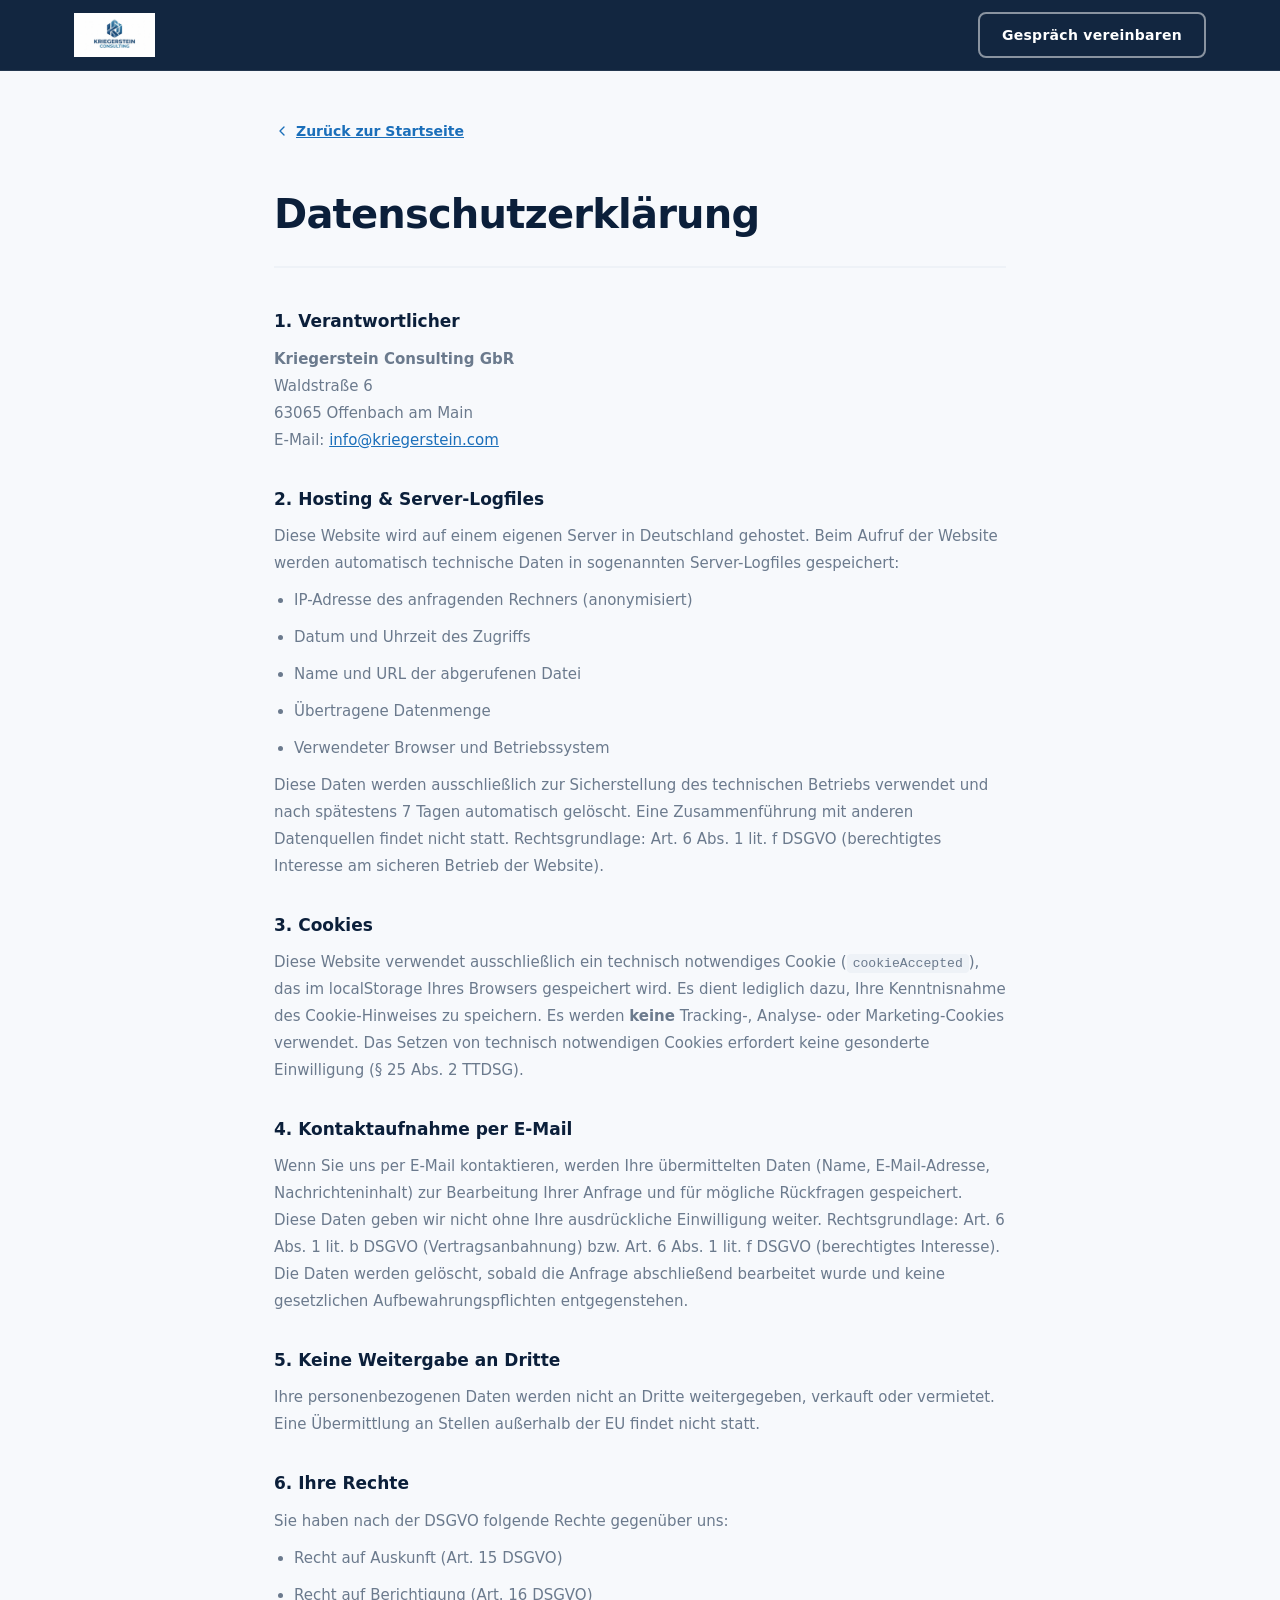
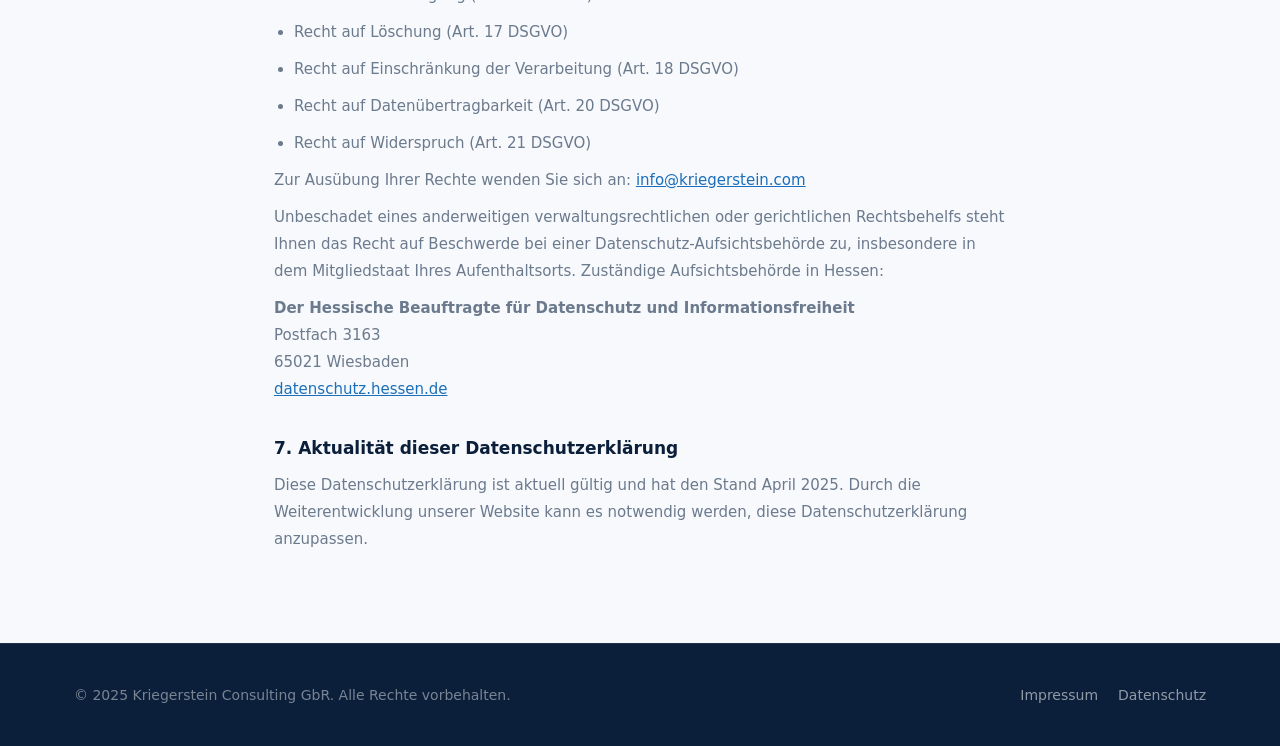
==== datenschutz.html @ e64308de "Fix logo, add separate legal pages, improve CSS - Fix logo: use mix-blend-mode:screen instead of inv" ====
<!DOCTYPE html>
<html lang="de">
<head>
  <meta charset="UTF-8" />
  <meta name="viewport" content="width=device-width, initial-scale=1.0" />
  <title>Datenschutzerklärung – Kriegerstein Consulting</title>
  <link rel="stylesheet" href="styles.css" />
</head>
<body class="legal-page">

  <nav class="nav nav-scrolled" id="nav">
    <div class="nav-inner">
      <a href="/" class="nav-logo">
        <img src="logo.png" alt="Kriegerstein Consulting" height="44" class="logo-invert" />
      </a>
      <a href="/#kontakt" class="btn btn-outline-light nav-cta">Gespräch vereinbaren</a>
    </div>
  </nav>

  <main class="legal-main">
    <div class="container">
      <a href="/" class="back-link">
        <svg xmlns="http://www.w3.org/2000/svg" viewBox="0 0 24 24" fill="none" stroke="currentColor" stroke-width="2" stroke-linecap="round" stroke-linejoin="round"><polyline points="15 18 9 12 15 6"/></svg>
        Zurück zur Startseite
      </a>

      <h1>Datenschutzerklärung</h1>

      <h2>1. Verantwortlicher</h2>
      <p>
        <strong>Kriegerstein Consulting GbR</strong><br />
        Waldstraße 6<br />
        63065 Offenbach am Main<br />
        E-Mail: <a href="mailto:info@kriegerstein.com">info@kriegerstein.com</a>
      </p>

      <h2>2. Hosting &amp; Server-Logfiles</h2>
      <p>
        Diese Website wird auf einem eigenen Server in Deutschland gehostet. Beim Aufruf der
        Website werden automatisch technische Daten in sogenannten Server-Logfiles gespeichert:
      </p>
      <ul>
        <li>IP-Adresse des anfragenden Rechners (anonymisiert)</li>
        <li>Datum und Uhrzeit des Zugriffs</li>
        <li>Name und URL der abgerufenen Datei</li>
        <li>Übertragene Datenmenge</li>
        <li>Verwendeter Browser und Betriebssystem</li>
      </ul>
      <p>
        Diese Daten werden ausschließlich zur Sicherstellung des technischen Betriebs verwendet
        und nach spätestens 7 Tagen automatisch gelöscht. Eine Zusammenführung mit anderen
        Datenquellen findet nicht statt. Rechtsgrundlage: Art. 6 Abs. 1 lit. f DSGVO
        (berechtigtes Interesse am sicheren Betrieb der Website).
      </p>

      <h2>3. Cookies</h2>
      <p>
        Diese Website verwendet ausschließlich ein technisch notwendiges Cookie
        (<code>cookieAccepted</code>), das im localStorage Ihres Browsers gespeichert wird.
        Es dient lediglich dazu, Ihre Kenntnisnahme des Cookie-Hinweises zu speichern.
        Es werden <strong>keine</strong> Tracking-, Analyse- oder Marketing-Cookies verwendet.
        Das Setzen von technisch notwendigen Cookies erfordert keine gesonderte Einwilligung
        (§ 25 Abs. 2 TTDSG).
      </p>

      <h2>4. Kontaktaufnahme per E-Mail</h2>
      <p>
        Wenn Sie uns per E-Mail kontaktieren, werden Ihre übermittelten Daten (Name, E-Mail-Adresse,
        Nachrichteninhalt) zur Bearbeitung Ihrer Anfrage und für mögliche Rückfragen gespeichert.
        Diese Daten geben wir nicht ohne Ihre ausdrückliche Einwilligung weiter.
        Rechtsgrundlage: Art. 6 Abs. 1 lit. b DSGVO (Vertragsanbahnung) bzw.
        Art. 6 Abs. 1 lit. f DSGVO (berechtigtes Interesse). Die Daten werden gelöscht,
        sobald die Anfrage abschließend bearbeitet wurde und keine gesetzlichen
        Aufbewahrungspflichten entgegenstehen.
      </p>

      <h2>5. Keine Weitergabe an Dritte</h2>
      <p>
        Ihre personenbezogenen Daten werden nicht an Dritte weitergegeben, verkauft oder
        vermietet. Eine Übermittlung an Stellen außerhalb der EU findet nicht statt.
      </p>

      <h2>6. Ihre Rechte</h2>
      <p>Sie haben nach der DSGVO folgende Rechte gegenüber uns:</p>
      <ul>
        <li>Recht auf Auskunft (Art. 15 DSGVO)</li>
        <li>Recht auf Berichtigung (Art. 16 DSGVO)</li>
        <li>Recht auf Löschung (Art. 17 DSGVO)</li>
        <li>Recht auf Einschränkung der Verarbeitung (Art. 18 DSGVO)</li>
        <li>Recht auf Datenübertragbarkeit (Art. 20 DSGVO)</li>
        <li>Recht auf Widerspruch (Art. 21 DSGVO)</li>
      </ul>
      <p>
        Zur Ausübung Ihrer Rechte wenden Sie sich an:
        <a href="mailto:info@kriegerstein.com">info@kriegerstein.com</a>
      </p>
      <p>
        Unbeschadet eines anderweitigen verwaltungsrechtlichen oder gerichtlichen Rechtsbehelfs
        steht Ihnen das Recht auf Beschwerde bei einer Datenschutz-Aufsichtsbehörde zu,
        insbesondere in dem Mitgliedstaat Ihres Aufenthaltsorts. Zuständige Aufsichtsbehörde
        in Hessen:
      </p>
      <p>
        <strong>Der Hessische Beauftragte für Datenschutz und Informationsfreiheit</strong><br />
        Postfach 3163<br />
        65021 Wiesbaden<br />
        <a href="https://datenschutz.hessen.de" target="_blank" rel="noopener">datenschutz.hessen.de</a>
      </p>

      <h2>7. Aktualität dieser Datenschutzerklärung</h2>
      <p>
        Diese Datenschutzerklärung ist aktuell gültig und hat den Stand April 2025.
        Durch die Weiterentwicklung unserer Website kann es notwendig werden, diese
        Datenschutzerklärung anzupassen.
      </p>
    </div>
  </main>

  <footer class="footer footer-simple">
    <div class="container footer-inner">
      <p class="footer-copy">© 2025 Kriegerstein Consulting GbR. Alle Rechte vorbehalten.</p>
      <div class="footer-links">
        <a href="/impressum.html">Impressum</a>
        <a href="/datenschutz.html">Datenschutz</a>
      </div>
    </div>
  </footer>

</body>
</html>
---- styles.css ----
/* ============================================================
   KRIEGERSTEIN CONSULTING – Main Stylesheet
   Colors: Navy #0B1F3A | Blue #1B6FBA | Accent #3D9BE9
   ============================================================ */

*, *::before, *::after {
  box-sizing: border-box;
  margin: 0;
  padding: 0;
}

:root {
  --navy:      #0B1F3A;
  --navy-mid:  #0F2D55;
  --blue:      #1B6FBA;
  --blue-mid:  #2980C9;
  --accent:    #3D9BE9;
  --white:     #FFFFFF;
  --gray-50:   #F7F9FC;
  --gray-100:  #EEF2F7;
  --gray-300:  #C4CDD9;
  --gray-500:  #6B7A8D;
  --gray-700:  #3A4557;
  --text:      #1A2535;
  --radius:    8px;
  --radius-lg: 16px;
  --shadow:    0 4px 24px rgba(11,31,58,0.10);
  --shadow-lg: 0 12px 48px rgba(11,31,58,0.18);
  --transition: 0.25s ease;
  --max-width: 1180px;
}

html {
  scroll-behavior: smooth;
  font-size: 16px;
}

body {
  font-family: system-ui, -apple-system, 'Segoe UI', Helvetica, Arial, sans-serif;
  color: var(--text);
  background: var(--white);
  line-height: 1.6;
  -webkit-font-smoothing: antialiased;
}

/* ---- UTILITIES ---- */
.container {
  max-width: var(--max-width);
  margin: 0 auto;
  padding: 0 24px;
}

.btn {
  display: inline-flex;
  align-items: center;
  justify-content: center;
  gap: 8px;
  padding: 14px 28px;
  border-radius: var(--radius);
  font-family: inherit;
  font-size: 0.9375rem;
  font-weight: 600;
  letter-spacing: 0.02em;
  text-decoration: none;
  cursor: pointer;
  border: 2px solid transparent;
  transition: all var(--transition);
  white-space: nowrap;
}

.btn-primary {
  background: var(--blue);
  color: var(--white);
  border-color: var(--blue);
}
.btn-primary:hover {
  background: var(--blue-mid);
  border-color: var(--blue-mid);
  transform: translateY(-1px);
  box-shadow: 0 6px 20px rgba(27,111,186,0.35);
}

.btn-ghost {
  background: transparent;
  color: var(--white);
  border-color: rgba(255,255,255,0.45);
}
.btn-ghost:hover {
  background: rgba(255,255,255,0.1);
  border-color: rgba(255,255,255,0.8);
}

.btn-outline-light {
  background: transparent;
  color: var(--white);
  border-color: rgba(255,255,255,0.5);
  padding: 10px 22px;
  font-size: 0.875rem;
}
.btn-outline-light:hover {
  background: rgba(255,255,255,0.12);
  border-color: var(--white);
}

.btn-full { width: 100%; }

/* ---- LOGO on dark backgrounds ---- */
/* mix-blend-mode:screen makes white transparent, blue colors stay */
.logo-invert {
  mix-blend-mode: screen;
}

/* ---- NAV ---- */
.nav {
  position: fixed;
  top: 0;
  left: 0;
  right: 0;
  z-index: 100;
  padding: 16px 0;
  background: rgba(11,31,58,0.85);
  backdrop-filter: blur(12px);
  -webkit-backdrop-filter: blur(12px);
  border-bottom: 1px solid rgba(255,255,255,0.08);
  transition: background var(--transition), padding var(--transition);
}
.nav.nav-scrolled {
  background: rgba(11,31,58,0.97);
  padding: 12px 0;
}

.nav-inner {
  max-width: var(--max-width);
  margin: 0 auto;
  padding: 0 24px;
  display: flex;
  align-items: center;
  justify-content: space-between;
}

.nav-logo img {
  display: block;
}

.nav-logo:focus-visible {
  outline: 2px solid var(--accent);
  outline-offset: 4px;
  border-radius: 4px;
}

/* ---- HERO ---- */
.hero {
  position: relative;
  min-height: 100vh;
  display: flex;
  align-items: center;
  background: url('hero-bg.png') center center / cover no-repeat;
  overflow: hidden;
}

/* Dark overlay so text stays readable */
.hero::before {
  content: '';
  position: absolute;
  inset: 0;
  background: linear-gradient(
    135deg,
    rgba(11,31,58,0.72) 0%,
    rgba(11,31,58,0.55) 50%,
    rgba(11,31,58,0.65) 100%
  );
  pointer-events: none;
}

.hero::after { display: none; }

.hero-overlay {
  position: absolute;
  inset: 0;
  background: linear-gradient(to bottom, transparent 60%, rgba(11,31,58,0.6) 100%);
  pointer-events: none;
}

.hero-content {
  position: relative;
  z-index: 2;
  padding-top: 100px;
  padding-bottom: 80px;
  max-width: 760px;
}

.hero-eyebrow {
  display: inline-flex;
  align-items: center;
  gap: 8px;
  font-size: 0.8125rem;
  font-weight: 600;
  letter-spacing: 0.12em;
  text-transform: uppercase;
  color: var(--accent);
  margin-bottom: 20px;
}
.hero-eyebrow::before {
  content: '';
  display: block;
  width: 28px;
  height: 2px;
  background: var(--accent);
  border-radius: 2px;
}

.hero-headline {
  font-size: clamp(2.25rem, 5vw, 3.75rem);
  font-weight: 800;
  line-height: 1.15;
  color: var(--white);
  margin-bottom: 24px;
  letter-spacing: -0.02em;
}

.hero-sub {
  font-size: clamp(1rem, 2vw, 1.25rem);
  color: rgba(255,255,255,0.72);
  font-weight: 400;
  margin-bottom: 40px;
  max-width: 540px;
}

.hero-actions {
  display: flex;
  gap: 16px;
  flex-wrap: wrap;
}

.hero-scroll-hint {
  position: absolute;
  bottom: 32px;
  left: 50%;
  transform: translateX(-50%);
  z-index: 2;
}
.hero-scroll-hint span {
  display: block;
  width: 20px;
  height: 32px;
  border: 2px solid rgba(255,255,255,0.3);
  border-radius: 10px;
  position: relative;
}
.hero-scroll-hint span::after {
  content: '';
  position: absolute;
  top: 5px;
  left: 50%;
  transform: translateX(-50%);
  width: 4px;
  height: 8px;
  background: rgba(255,255,255,0.5);
  border-radius: 2px;
  animation: scroll-bounce 2s ease-in-out infinite;
}
@keyframes scroll-bounce {
  0%, 100% { transform: translateX(-50%) translateY(0); opacity: 1; }
  60% { transform: translateX(-50%) translateY(8px); opacity: 0.3; }
}

/* ---- COMING SOON ---- */
.coming-soon {
  background: linear-gradient(90deg, var(--navy-mid), #0F3A6B);
  border-top: 1px solid rgba(255,255,255,0.08);
  border-bottom: 1px solid rgba(255,255,255,0.08);
  padding: 20px 0;
}

.coming-soon-inner {
  display: flex;
  align-items: center;
  gap: 16px;
  flex-wrap: wrap;
}

.coming-soon-inner p {
  color: rgba(255,255,255,0.75);
  font-size: 0.9375rem;
  flex: 1;
  min-width: 240px;
}

.badge {
  display: inline-flex;
  align-items: center;
  padding: 5px 12px;
  background: rgba(61,155,233,0.18);
  border: 1px solid rgba(61,155,233,0.4);
  border-radius: 100px;
  font-size: 0.75rem;
  font-weight: 700;
  letter-spacing: 0.08em;
  text-transform: uppercase;
  color: var(--accent);
  white-space: nowrap;
}

/* ---- SECTIONS ---- */
.section {
  padding: 96px 0;
}

.section-dark {
  background: var(--navy);
}

.section-header {
  text-align: center;
  max-width: 640px;
  margin: 0 auto 64px;
}

.section-eyebrow {
  display: inline-flex;
  align-items: center;
  gap: 8px;
  font-size: 0.8125rem;
  font-weight: 700;
  letter-spacing: 0.12em;
  text-transform: uppercase;
  color: var(--blue);
  margin-bottom: 12px;
}
.section-eyebrow::before {
  content: '';
  display: block;
  width: 20px;
  height: 2px;
  background: var(--blue);
  border-radius: 2px;
}
.section-eyebrow.light {
  color: var(--accent);
}
.section-eyebrow.light::before {
  background: var(--accent);
}

.section-title {
  font-size: clamp(1.875rem, 4vw, 2.75rem);
  font-weight: 800;
  line-height: 1.2;
  color: var(--navy);
  letter-spacing: -0.02em;
  margin-bottom: 20px;
}
.section-title.light {
  color: var(--white);
}

.section-desc {
  font-size: 1.0625rem;
  color: var(--gray-500);
  line-height: 1.7;
}
.section-desc.light {
  color: rgba(255,255,255,0.65);
}

/* ---- CARDS ---- */
.cards {
  display: grid;
  grid-template-columns: repeat(auto-fit, minmax(300px, 1fr));
  gap: 28px;
}

.card {
  background: var(--white);
  border: 1px solid var(--gray-100);
  border-radius: var(--radius-lg);
  padding: 36px 32px;
  transition: transform var(--transition), box-shadow var(--transition), border-color var(--transition);
}
.card:hover {
  transform: translateY(-4px);
  box-shadow: var(--shadow-lg);
  border-color: rgba(27,111,186,0.2);
}

.card-icon {
  width: 52px;
  height: 52px;
  border-radius: 12px;
  background: linear-gradient(135deg, rgba(27,111,186,0.1), rgba(61,155,233,0.15));
  display: flex;
  align-items: center;
  justify-content: center;
  margin-bottom: 20px;
}
.card-icon svg {
  width: 24px;
  height: 24px;
  color: var(--blue);
}

.card h3 {
  font-size: 1.125rem;
  font-weight: 700;
  color: var(--navy);
  margin-bottom: 12px;
  letter-spacing: -0.01em;
}

.card p {
  font-size: 0.9375rem;
  color: var(--gray-500);
  line-height: 1.7;
}

/* ---- WHY US ---- */
.why-grid {
  display: grid;
  grid-template-columns: 1fr 1fr;
  gap: 80px;
  align-items: center;
}

.check-list {
  list-style: none;
  margin-top: 28px;
  display: flex;
  flex-direction: column;
  gap: 14px;
}

.check-list li {
  display: flex;
  align-items: flex-start;
  gap: 12px;
  color: rgba(255,255,255,0.8);
  font-size: 1rem;
}
.check-list li::before {
  content: '';
  flex-shrink: 0;
  width: 20px;
  height: 20px;
  margin-top: 2px;
  background: var(--accent);
  border-radius: 50%;
  background-image: url("data:image/svg+xml,%3Csvg xmlns='http://www.w3.org/2000/svg' viewBox='0 0 24 24' fill='none' stroke='white' stroke-width='3' stroke-linecap='round' stroke-linejoin='round'%3E%3Cpolyline points='20 6 9 17 4 12'/%3E%3C/svg%3E");
  background-size: 12px;
  background-repeat: no-repeat;
  background-position: center;
}

.why-visual {
  display: flex;
  justify-content: center;
  align-items: center;
}

.why-blob {
  width: 340px;
  height: 340px;
  border-radius: 50%;
  background: radial-gradient(circle, rgba(61,155,233,0.15) 0%, rgba(27,111,186,0.08) 60%, transparent 100%);
  border: 1px solid rgba(61,155,233,0.2);
  display: flex;
  flex-direction: column;
  align-items: center;
  justify-content: center;
  gap: 20px;
  position: relative;
}

.why-blob::before,
.why-blob::after {
  content: '';
  position: absolute;
  border-radius: 50%;
  border: 1px solid rgba(61,155,233,0.12);
}
.why-blob::before {
  inset: -24px;
}
.why-blob::after {
  inset: -48px;
}

.why-stat {
  display: block;
  text-align: center;
  color: rgba(255,255,255,0.75);
  font-size: 0.9375rem;
  letter-spacing: 0.02em;
}
.why-stat strong {
  display: block;
  font-size: 1.75rem;
  font-weight: 800;
  color: var(--accent);
  letter-spacing: -0.02em;
}

/* ---- CONTACT ---- */
.contact-grid {
  display: grid;
  grid-template-columns: 1fr 1.1fr;
  gap: 80px;
  align-items: start;
}

.contact-details {
  margin-top: 32px;
  display: flex;
  flex-direction: column;
  gap: 16px;
}

.contact-detail {
  display: flex;
  align-items: flex-start;
  gap: 12px;
  font-size: 0.9375rem;
  color: var(--gray-500);
}
.contact-detail svg {
  width: 18px;
  height: 18px;
  flex-shrink: 0;
  margin-top: 2px;
  color: var(--blue);
}
.contact-detail a {
  color: var(--blue);
  text-decoration: none;
  font-weight: 500;
}
.contact-detail a:hover {
  color: var(--blue-mid);
  text-decoration: underline;
}

/* ---- FORM ---- */
.contact-form-wrap {
  background: var(--gray-50);
  border: 1px solid var(--gray-100);
  border-radius: var(--radius-lg);
  padding: 40px;
}

.contact-form {
  display: flex;
  flex-direction: column;
  gap: 20px;
}

.form-group {
  display: flex;
  flex-direction: column;
  gap: 6px;
}

.form-group label {
  font-size: 0.875rem;
  font-weight: 600;
  color: var(--gray-700);
  letter-spacing: 0.01em;
}

.form-group input,
.form-group textarea {
  font-family: inherit;
  font-size: 0.9375rem;
  color: var(--text);
  background: var(--white);
  border: 1.5px solid var(--gray-300);
  border-radius: var(--radius);
  padding: 12px 16px;
  outline: none;
  transition: border-color var(--transition), box-shadow var(--transition);
  resize: vertical;
}
.form-group input::placeholder,
.form-group textarea::placeholder {
  color: var(--gray-300);
}
.form-group input:focus,
.form-group textarea:focus {
  border-color: var(--blue);
  box-shadow: 0 0 0 3px rgba(27,111,186,0.12);
}

.form-note {
  display: flex;
  align-items: flex-start;
  gap: 8px;
  font-size: 0.8125rem;
  color: var(--gray-500);
  background: rgba(61,155,233,0.06);
  border: 1px solid rgba(61,155,233,0.2);
  border-radius: var(--radius);
  padding: 12px 14px;
  line-height: 1.5;
}
.form-note svg {
  width: 15px;
  height: 15px;
  flex-shrink: 0;
  margin-top: 1px;
  color: var(--accent);
}
.form-note a {
  color: var(--blue);
  font-weight: 600;
  text-decoration: none;
}
.form-note a:hover {
  text-decoration: underline;
}

/* ---- COOKIE BANNER ---- */
.cookie-banner {
  position: fixed;
  bottom: 24px;
  left: 50%;
  transform: translateX(-50%);
  z-index: 999;
  width: calc(100% - 48px);
  max-width: 760px;
  background: var(--navy);
  border: 1px solid rgba(61,155,233,0.3);
  border-radius: var(--radius-lg);
  box-shadow: var(--shadow-lg);
  transition: opacity 0.4s ease, transform 0.4s ease;
}
.cookie-banner.cookie-hide {
  opacity: 0;
  transform: translateX(-50%) translateY(20px);
}
.cookie-inner {
  display: flex;
  align-items: center;
  gap: 24px;
  padding: 20px 24px;
  flex-wrap: wrap;
}
.cookie-text {
  flex: 1;
  min-width: 200px;
}
.cookie-text strong {
  display: block;
  color: var(--white);
  font-size: 0.9375rem;
  margin-bottom: 4px;
}
.cookie-text p {
  color: rgba(255,255,255,0.6);
  font-size: 0.8125rem;
  line-height: 1.6;
}
.cookie-text a {
  color: var(--accent);
  text-decoration: underline;
}
.cookie-actions {
  flex-shrink: 0;
}
.btn-sm {
  padding: 10px 20px;
  font-size: 0.875rem;
}

/* ---- FOOTER ---- */
.footer {
  background: var(--navy);
  border-top: 1px solid rgba(255,255,255,0.08);
}

.footer-inner {
  padding: 40px 24px;
  display: flex;
  align-items: center;
  justify-content: space-between;
  gap: 24px;
  flex-wrap: wrap;
}

.footer-copy {
  font-size: 0.875rem;
  color: rgba(255,255,255,0.45);
}

.footer-links {
  display: flex;
  gap: 20px;
}
.footer-links a {
  font-size: 0.875rem;
  color: rgba(255,255,255,0.55);
  text-decoration: none;
  transition: color var(--transition);
}
.footer-links a:hover {
  color: var(--accent);
}

.legal-section {
  border-top: 1px solid rgba(255,255,255,0.06);
  padding: 48px 24px;
}
.legal-section h4 {
  color: var(--white);
  font-size: 0.875rem;
  font-weight: 700;
  text-transform: uppercase;
  letter-spacing: 0.08em;
  margin-bottom: 20px;
}
.legal-section p {
  font-size: 0.8125rem;
  color: rgba(255,255,255,0.45);
  line-height: 1.9;
  margin-bottom: 14px;
  max-width: 680px;
}
.legal-section strong {
  color: rgba(255,255,255,0.65);
  font-weight: 600;
}
.legal-section a {
  color: rgba(255,255,255,0.6);
  text-decoration: underline;
}

/* ---- LEGAL PAGES ---- */
.legal-page {
  background: var(--gray-50);
}
.legal-main {
  padding: 120px 0 80px;
  min-height: 80vh;
}
.legal-main .container {
  max-width: 780px;
}
.back-link {
  display: inline-flex;
  align-items: center;
  gap: 6px;
  font-size: 0.875rem;
  font-weight: 600;
  color: var(--blue);
  text-decoration: none;
  margin-bottom: 40px;
  transition: gap var(--transition);
}
.back-link svg {
  width: 16px;
  height: 16px;
}
.back-link:hover {
  gap: 10px;
}
.legal-main h1 {
  font-size: clamp(1.75rem, 4vw, 2.5rem);
  font-weight: 800;
  color: var(--navy);
  letter-spacing: -0.02em;
  margin-bottom: 40px;
  padding-bottom: 20px;
  border-bottom: 2px solid var(--gray-100);
}
.legal-main h2 {
  font-size: 1.0625rem;
  font-weight: 700;
  color: var(--navy);
  margin: 32px 0 10px;
}
.legal-main p, .legal-main li {
  font-size: 0.9375rem;
  color: var(--gray-500);
  line-height: 1.8;
  margin-bottom: 10px;
}
.legal-main ul {
  padding-left: 20px;
  margin-bottom: 10px;
}
.legal-main a {
  color: var(--blue);
  text-decoration: underline;
}
.legal-main code {
  font-family: monospace;
  background: var(--gray-100);
  padding: 2px 6px;
  border-radius: 4px;
  font-size: 0.875em;
}
.footer-simple {
  padding-top: 0;
}

/* ---- ANIMATIONS ---- */
.fade-in {
  opacity: 0;
  transform: translateY(24px);
  transition: opacity 0.6s ease, transform 0.6s ease;
}
.fade-in.visible {
  opacity: 1;
  transform: translateY(0);
}

/* ---- RESPONSIVE ---- */
@media (max-width: 900px) {
  .why-grid,
  .contact-grid {
    grid-template-columns: 1fr;
    gap: 48px;
  }
  .why-visual {
    display: none;
  }
  .hero-actions {
    flex-direction: column;
    align-items: flex-start;
  }
}

@media (max-width: 600px) {
  .section { padding: 64px 0; }
  .contact-form-wrap { padding: 24px; }
  .footer-inner {
    flex-direction: column;
    text-align: center;
  }
  .cards { grid-template-columns: 1fr; }
  .nav-cta { display: none; }
}
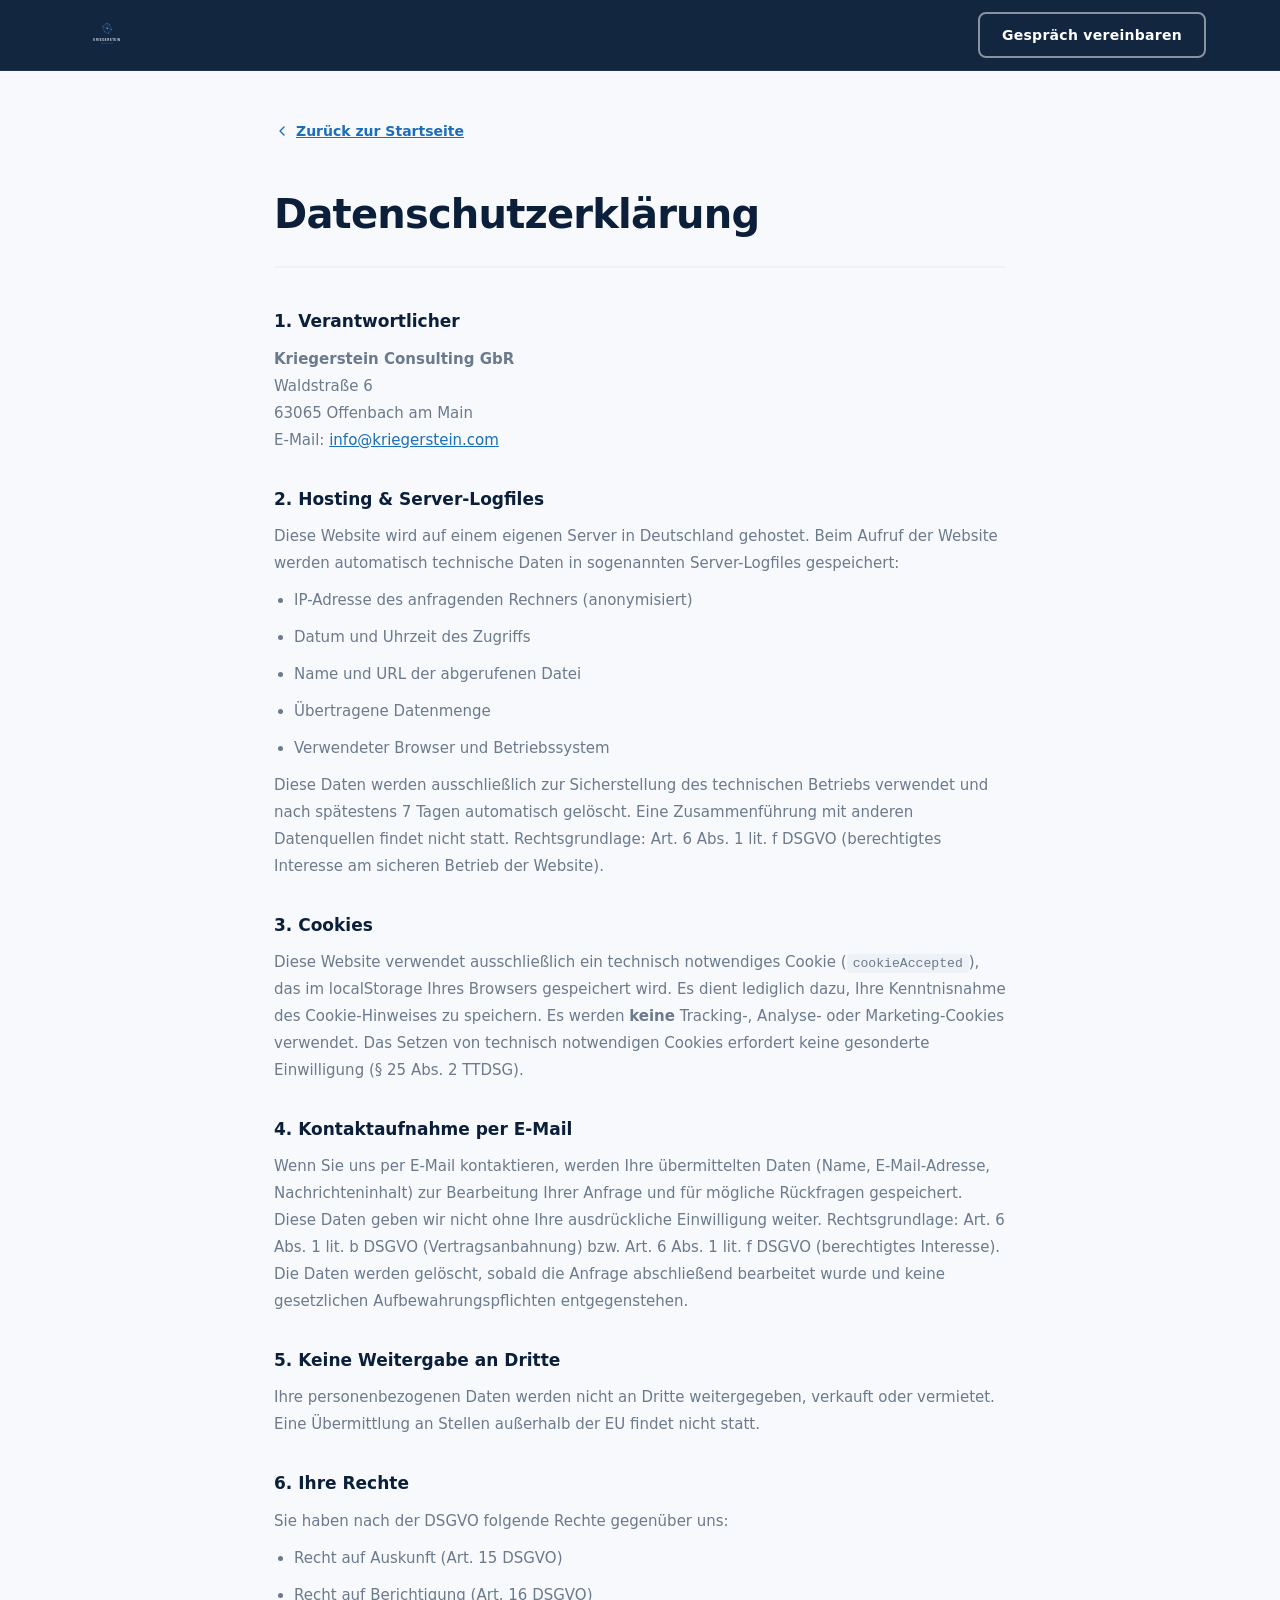
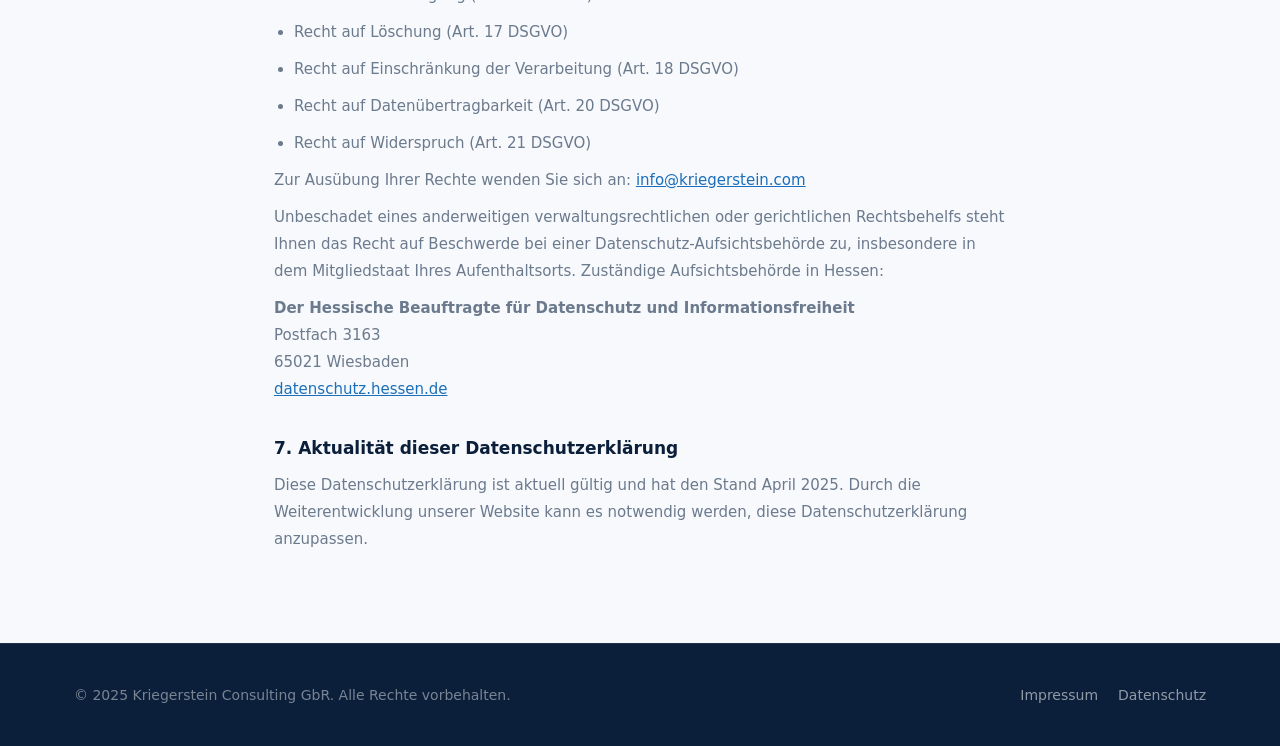
==== commit ed13fb6b: "Fix logo in nav/footer: use SVG version for dark backgrounds Co-Authored-By: Claude Sonnet 4.6 <nore" ====
--- a/datenschutz.html
+++ b/datenschutz.html
@@ -11,7 +11,7 @@
   <nav class="nav nav-scrolled" id="nav">
     <div class="nav-inner">
       <a href="/" class="nav-logo">
-        <img src="logo.png" alt="Kriegerstein Consulting" height="44" class="logo-invert" />
+        <img src="logo-white.svg" alt="Kriegerstein Consulting" height="44" />
       </a>
       <a href="/#kontakt" class="btn btn-outline-light nav-cta">Gespräch vereinbaren</a>
     </div>
--- a/styles.css
+++ b/styles.css
@@ -104,12 +104,6 @@
 
 .btn-full { width: 100%; }
 
-/* ---- LOGO on dark backgrounds ---- */
-/* mix-blend-mode:screen makes white transparent, blue colors stay */
-.logo-invert {
-  mix-blend-mode: screen;
-}
-
 /* ---- NAV ---- */
 .nav {
   position: fixed;
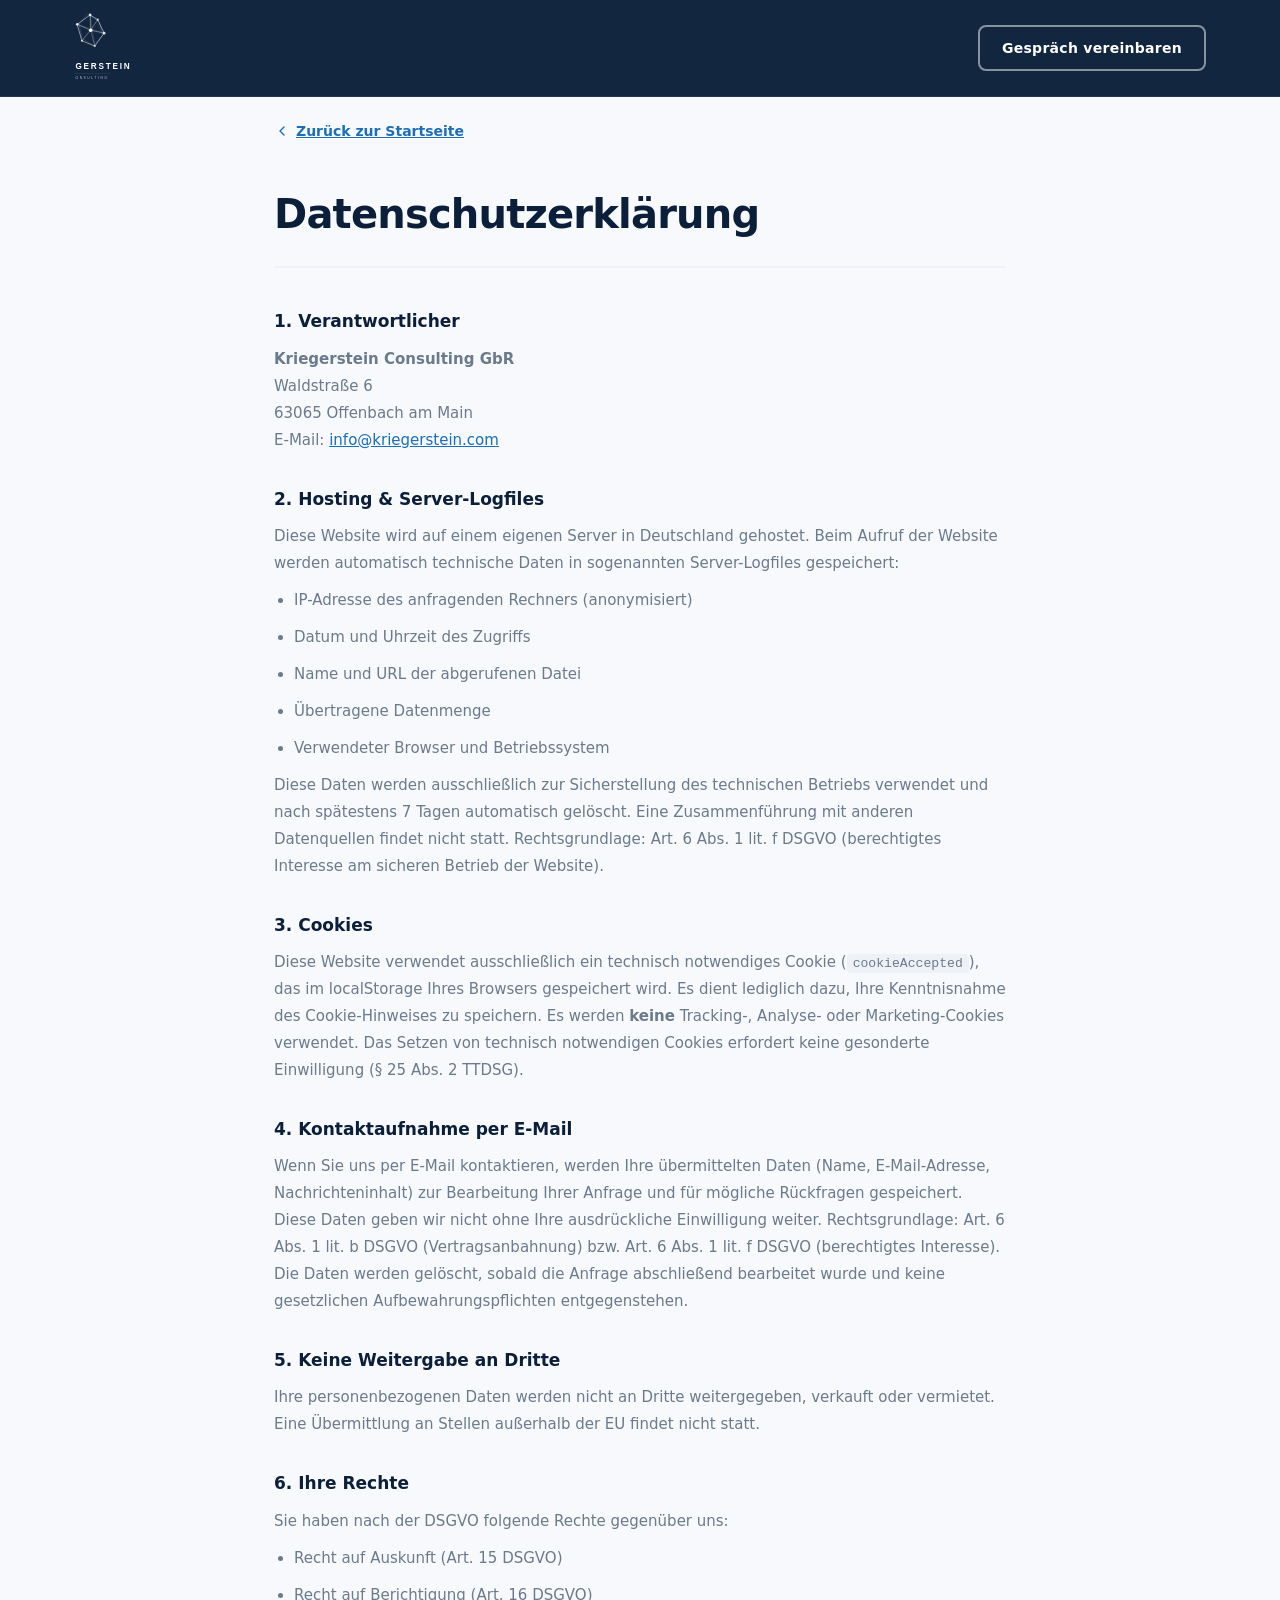
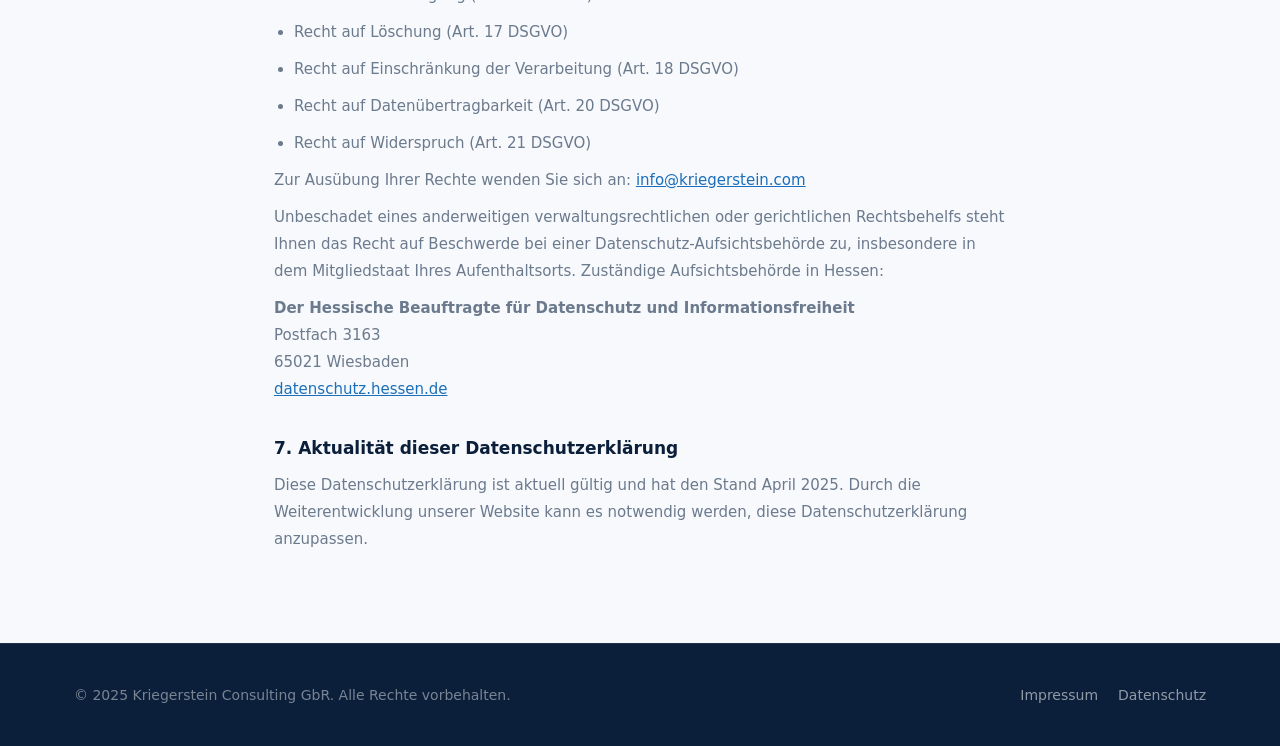
==== commit 4aca8145: "Increase logo size and tighten SVG viewBox Co-Authored-By: Claude Sonnet 4.6 <noreply@anthropic.com>" ====
--- a/datenschutz.html
+++ b/datenschutz.html
@@ -11,7 +11,7 @@
   <nav class="nav nav-scrolled" id="nav">
     <div class="nav-inner">
       <a href="/" class="nav-logo">
-        <img src="logo-white.svg" alt="Kriegerstein Consulting" height="44" />
+        <img src="logo-white.svg" alt="Kriegerstein Consulting" height="72" />
       </a>
       <a href="/#kontakt" class="btn btn-outline-light nav-cta">Gespräch vereinbaren</a>
     </div>
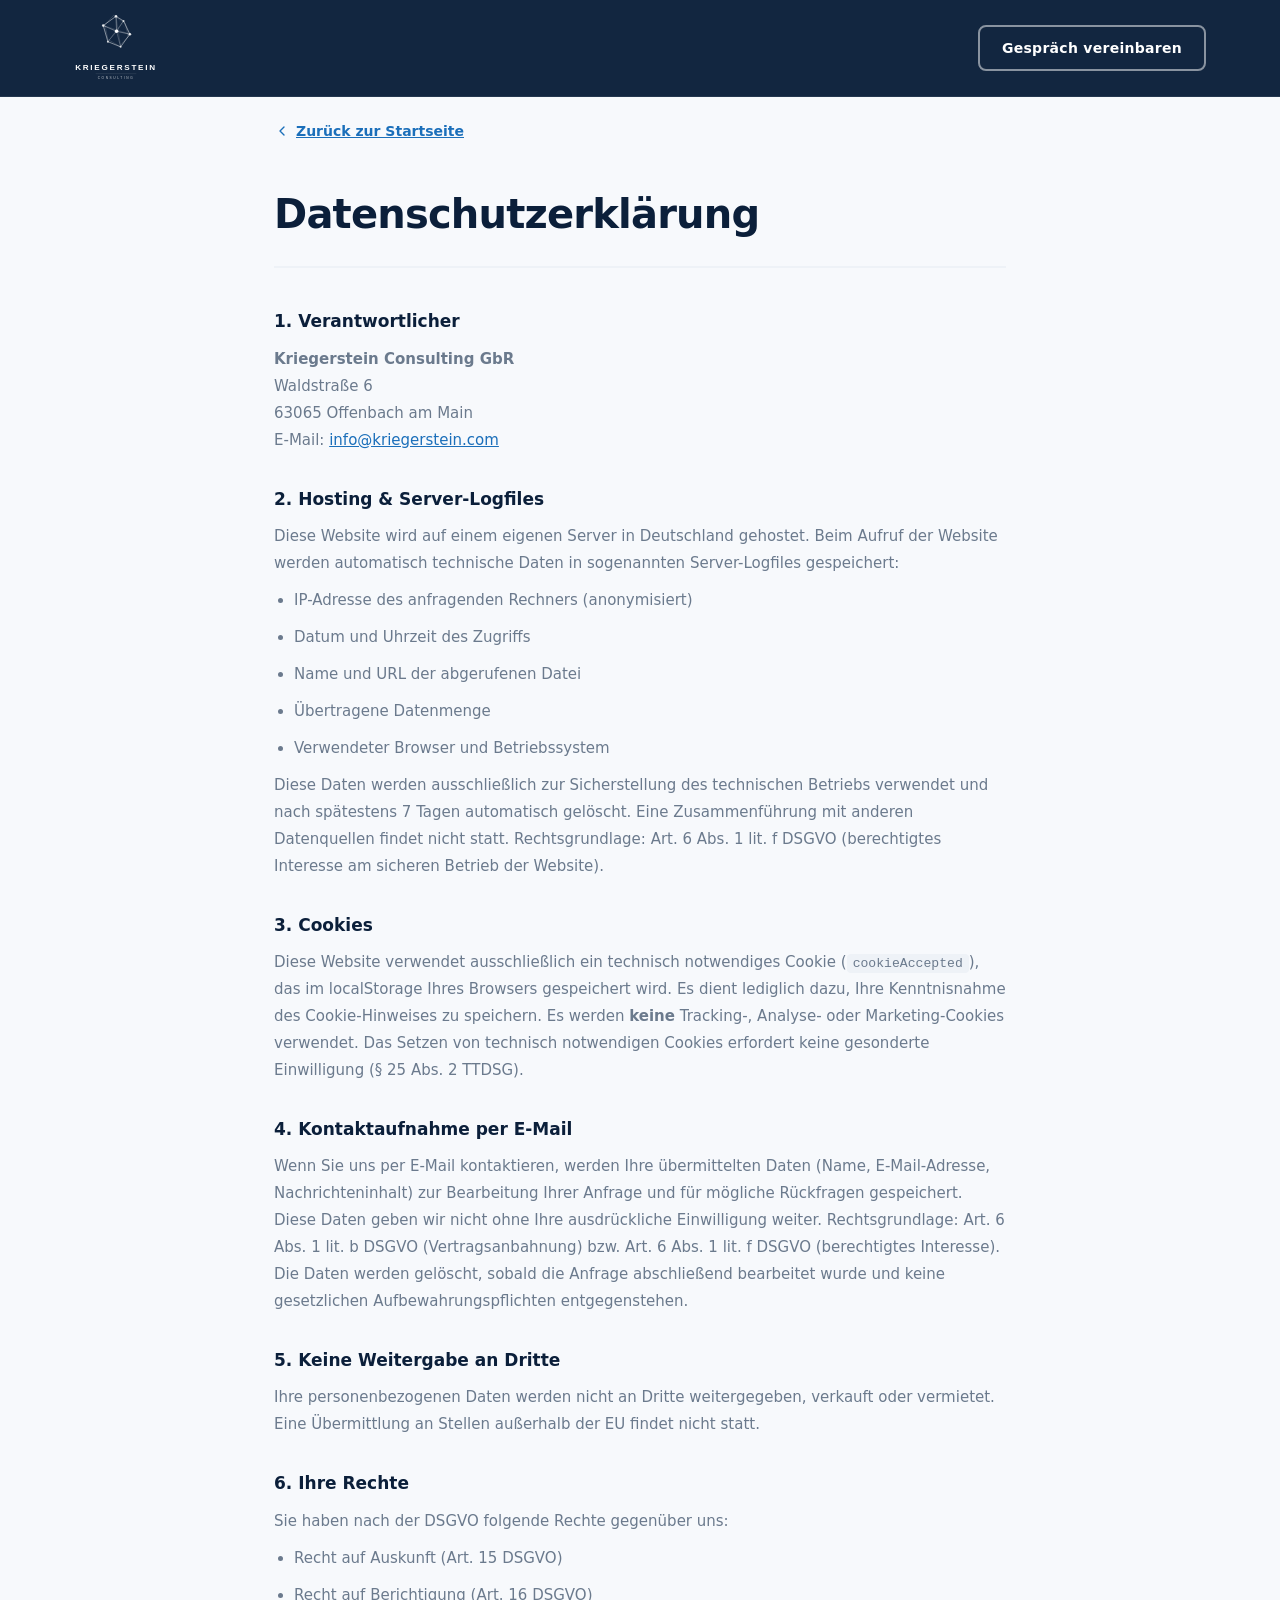
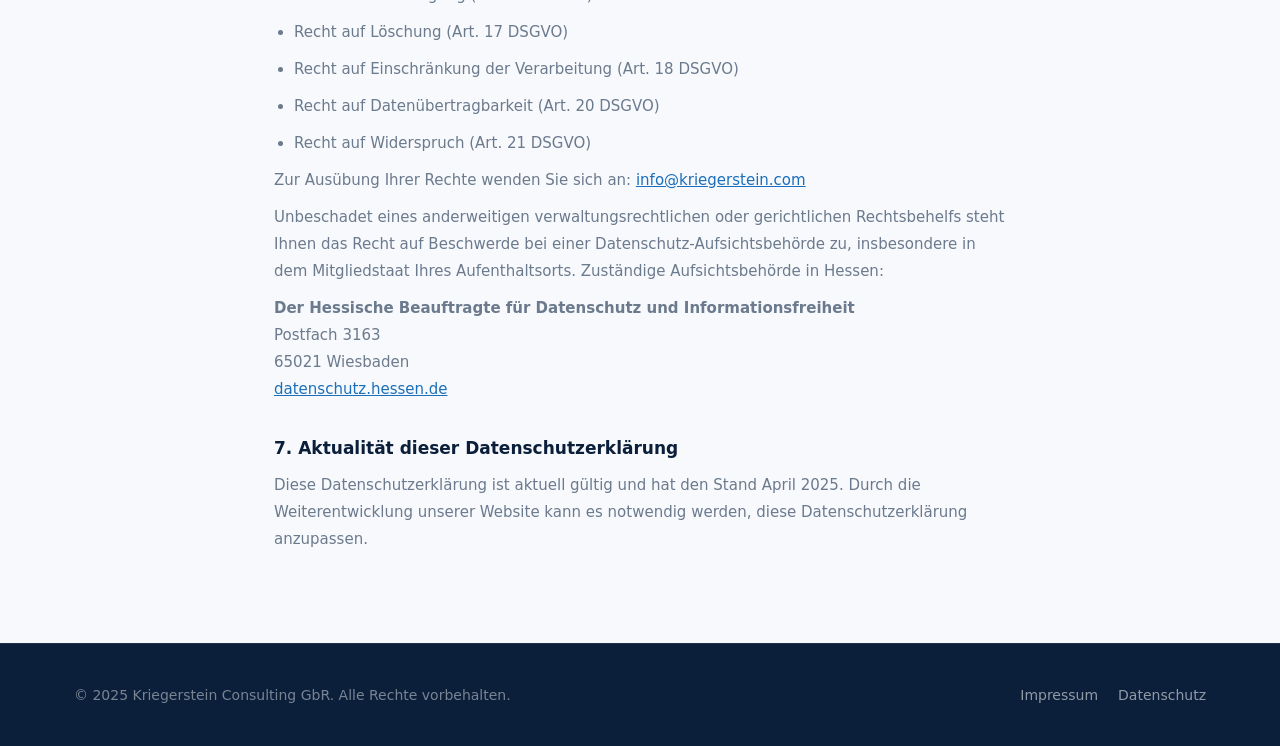
==== commit d9924ab8: "Add Calendly booking page and update CTA links - New termin.html with Calendly iFrame embed - All "G" ====
--- a/datenschutz.html
+++ b/datenschutz.html
@@ -13,7 +13,7 @@
       <a href="/" class="nav-logo">
         <img src="logo-white.svg" alt="Kriegerstein Consulting" height="72" />
       </a>
-      <a href="/#kontakt" class="btn btn-outline-light nav-cta">Gespräch vereinbaren</a>
+      <a href="/termin.html" class="btn btn-outline-light nav-cta">Gespräch vereinbaren</a>
     </div>
   </nav>
 
